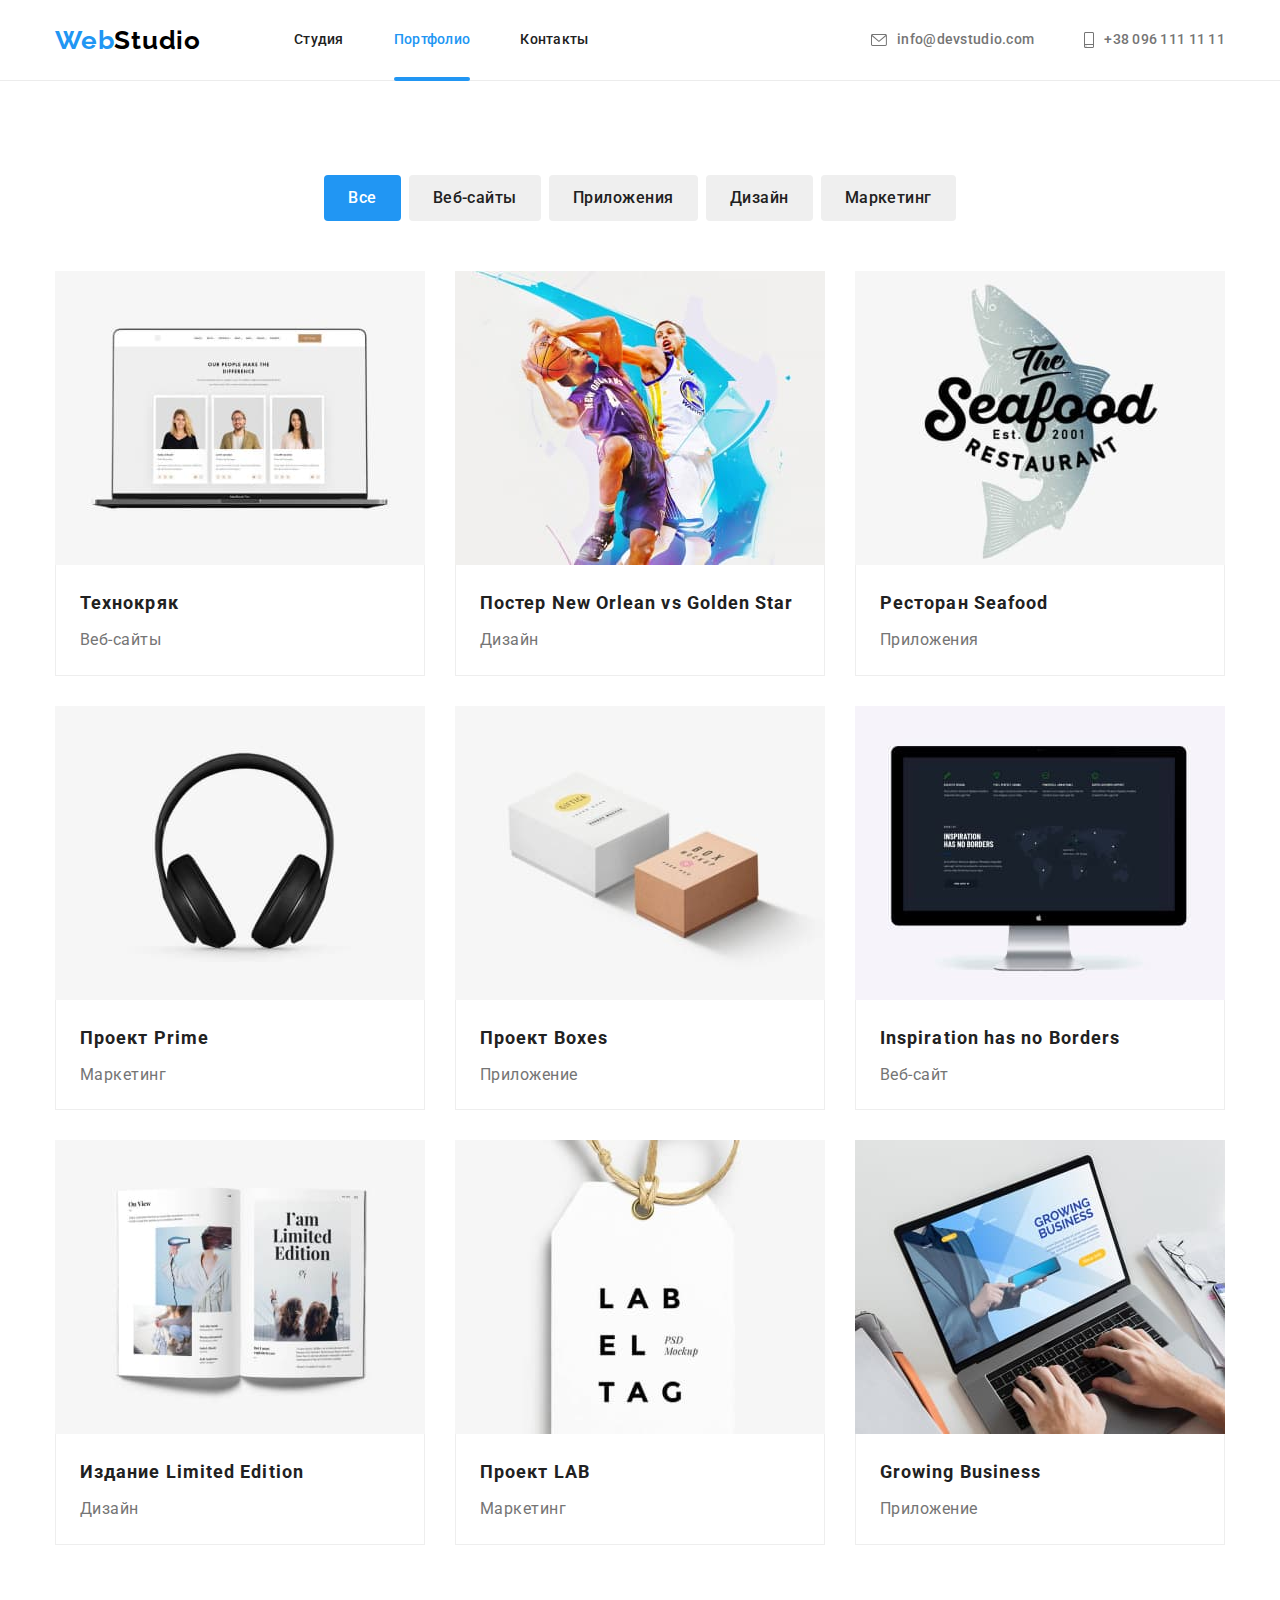
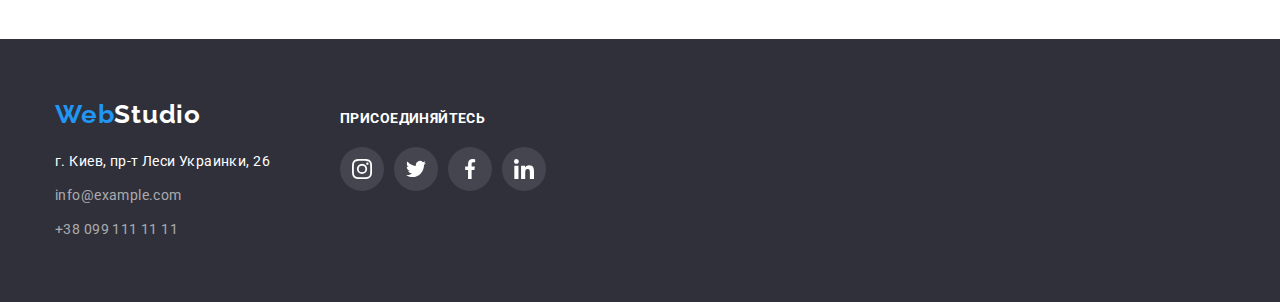
==== portfolio.html @ e07aea6a "дз 6" ====
<!DOCTYPE html>
<html lang="ru">
<head>
    <meta charset="UTF-8">
    <meta http-equiv="X-UA-Compatible" content="IE=edge">
    <meta name="viewport" content="width=device-width, initial-scale=1.0">
    <title>portfolio </title>
    <link rel="preconnect" href="https://fonts.googleapis.com">
    <link rel="preconnect" href="https://fonts.gstatic.com" crossorigin>
    <link href="https://fonts.googleapis.com/css2?family=Raleway:wght@700&family=Roboto:wght@400;500;700;900&display=swap" rel="stylesheet">
    <link rel="stylesheet" href="https://cdnjs.cloudflare.com/ajax/libs/modern-normalize/1.1.0/modern-normalize.min.css">
    <link rel="stylesheet" href="./css/styles.css">
</head>
<body class="body-portfolio">
            <!--Шапка сайта-->
       <header class="page-header">
           <div class="container flex-center">   
                <a class="logo-link" href="./index.html">
                    <span class="website">Web</span>Studio
                </a>
                <nav class="main-nav">
                    <ul class="site-nav list">
                        <li class="item"><a href="./index.html" class="link">Студия </a></li>
                        <li class="item"><a href="./portfolio.html" class="link current">Портфолио </a></li>
                        <li class="item"><a href="" class="link">Контакты </a></li>
                    </ul>
               </nav>
                  <!--Навигация-->
                <ul class="contact-list">
                    <li class="item">
                        <a href="mailto:info@devstudio.com" class="contact-link">
                            <svg class="icon-envelope-hover" width="16" height="12">
                                <use href="./images/icons.svg#icon-envelope-hover"></use>  
                            </svg>
                            info@devstudio.com </a>
                    </li>
                    <li class="item">
                        <a href="tel:+380961111111" class="contact-link">
                            <svg class="icon-smartphone" width="10" height="16">
                                <use href="./images/icons.svg#icon-smartphone"></use>  
                            </svg>
                            +38 096 111 11 11 </a>  
                            

                    </li>
                </ul>
           </div>   
      </header>
    <main class="main">
        <section class="poster">
            <div class="container">
                <h1 class="visually-hidden">Портфолио работ</h1>
                 <!--Кнопки сайта-->
              <ul class="site-buttons list">
                  <li class="two"><button type="button" class="pointer buttons-list all">Все</button></li>
                  <li class="two"><button type="button" class="pointer buttons-list">Веб-сайты </button></li>
                  <li class="two"><button type="button" class="pointer buttons-list">Приложения</button></li>
                  <li class="two"><button type="button" class="pointer buttons-list">Дизайн</button></li>
                  <li class="two"><button type="button" class="pointer buttons-list">Маркетинг</button></li>
              </ul> 
            
                <!--Фотографии сайта-->
               <ul class="pictures list"> 
                    <li class="design">
                        
                        <a href="" class="sites">
                           <div class="portfolio-thumb">
                              <img src="./images/img8.jpg" alt="Технокряк" width="370" height="294"/>

                              <div class="portfolio-overlay">
                                <p class="paragraph">
                                    Технокряк это современная площадка распространения коронавируса. Компании используют эту платформу для цифрового шпионажа и атак на защищённые сервера конкурентов.
                                 </p>
                              </div>  

                            </div> 


                           <div class="signature">
                                <h2 class="decoration">Технокряк</h2>

                                <p class="decoration-text">Веб-сайты</p>
                            </div>  
                        </a>   
                    </li>           
                               
                           
                   
                    <li class="design">
                        <a href="" class="sites">
                            <div class="portfolio-thumb">
                               <img src="./images/img9.jpg" alt="Постер New Orlean vs Golden Star" width="370" height="294"/>


                            
                               <div class="portfolio-overlay">
                                   <p class="paragraph">
                                      Технокряк это современная площадка распространения коронавируса. Компании используют эту платформу для цифрового шпионажа и атак на защищённые сервера конкурентов.
                                  </p>
                               </div> 

                            </div> 


                            <div class="signature">
                                <h2 class="decoration">Постер New Orlean vs Golden Star</h2>
                                <p class="decoration-text">Дизайн</p>
                            </div>
                        </a>
                    </li>
                    <li class="design">
                        <a href="" class="sites">
                            <div class="portfolio-thumb">
                               <img src="./images/img10.jpg" alt="Ресторан Seafood" width="370" height="294"/> 
                               <div class="portfolio-overlay">
                                    <p class="paragraph">
                                     Технокряк это современная площадка распространения коронавируса. Компании используют эту платформу для цифрового шпионажа и атак на защищённые сервера конкурентов.
                                   </p>
                               </div> 
                           </div>  
                               
                           <div class="signature">
                               <h2 class="decoration">Ресторан Seafood</h2>
                               <p class="decoration-text">Приложения</p>
                           </div>
                        </a>
                    </li>
                    <li class="design">
                        <a href="" class="sites">
                            <div class="portfolio-thumb">
                               <img src="./images/img11.jpg" alt="Проект Prime" width="370" height="294"/>
                               <div class="portfolio-overlay">
                                   <p class="paragraph">
                                     Технокряк это современная площадка распространения коронавируса. Компании используют эту платформу для цифрового шпионажа и атак на защищённые сервера конкурентов.
                                   </p>
                                </div>  
                           </div> 

                            
                            <div class="signature">
                                <h2 class="decoration">Проект Prime</h2>
                                <p class="decoration-text">Маркетинг</p>
                            </div>
                        </a>
                    </li>

                    <li class="design">
                        <a href="" class="sites" >
                            <div class="portfolio-thumb">
                                <img src="./images/img12.jpg" alt="Проект Boxes" width="370" height="294"/>
                                <div class="portfolio-overlay">
                                    <p class="paragraph">
                                      Технокряк это современная площадка распространения коронавируса. Компании используют эту платформу для цифрового шпионажа и атак на защищённые сервера конкурентов.
                                    </p>
                                 </div> 

                            </div>



                            <div class="signature">
                                <h2 class="decoration">Проект Boxes</h2>
                                <p class="decoration-text">Приложение</p>
                           </div>
                        </a>
                    </li>
                    <li class="design">
                        <a href="" class="sites">
                            <div class="portfolio-thumb">
                                <img src="./images/img13.jpg" alt="Inspiration has no Borders" width="370" height="294"/>
                                <div class="portfolio-overlay">
                                    <p class="paragraph">
                                      Технокряк это современная площадка распространения коронавируса. Компании используют эту платформу для цифрового шпионажа и атак на защищённые сервера конкурентов.
                                    </p>
                                </div> 
                            </div>


                            <div class="signature">
                                <h2 class="decoration" >Inspiration has no Borders</h2>
                                <p class="decoration-text">Веб-сайт</p>
                           </div>
                        </a>
                    </li>
                    <li class="design">
                        <a href="" class="sites">
                            <div class="portfolio-thumb">
                               <img src="./images/img14.jpg" alt="Издание Limited Edition" width="370" height="294"/>
                               <div class="portfolio-overlay">
                                  <p class="paragraph">
                                     Технокряк это современная площадка распространения коронавируса. Компании используют эту платформу для цифрового шпионажа и атак на защищённые сервера конкурентов.
                                  </p>
                               </div> 

                            </div> 


                            <div class="signature">
                                <h2 class="decoration">Издание Limited Edition</h2>
                                <p class="decoration-text">Дизайн</p>
                           </div>
                        </a>
                    </li>
                    <li class="design">
                        <a href="" class="sites">
                            <div class="portfolio-thumb">
                               <img src="./images/img15.jpg" alt="Проект LAB" width="370" height="294"/>
                               <div class="portfolio-overlay">
                                  <p class="paragraph">
                                     Технокряк это современная площадка распространения коронавируса. Компании используют эту платформу для цифрового шпионажа и атак на защищённые сервера конкурентов.
                                  </p>
                               </div> 

                            </div> 

                            <div class="signature">
                                <h2 class="decoration">Проект LAB</h2>
                                <p class="decoration-text">Маркетинг</p>
                            </div>
                        </a>
                    </li>
                    <li class="design">
                        <a href="" class="sites">
                            <div class="portfolio-thumb">
                               <img src="./images/img16.jpg" alt="Growing Business" width="370" height="294"/>
                               <div class="portfolio-overlay">
                                    <p class="paragraph">
                                       Технокряк это современная площадка распространения коронавируса. Компании используют эту платформу для цифрового шпионажа и атак на защищённые сервера конкурентов.
                                    </p>
                                 </div> 
                            </div>


                            <div class="signature">
                                <h2 class="decoration">Growing Business</h2>
                                <p class="decoration-text">Приложение</p>
                           </div>
                        </a>
                    </li>
              </ul> 
           </div>    
        </section>

    </main> 
    <footer class="rots">
        <div class="container footer-container">
            <div class="destination">

                <div class="destination">
                    <a class="footer-link" href="./index.html">
                        <span class="website">Web</span>Studio
                    </a>
                </div>
                <address class="address">
                      <!--Адрес сайта-->
                    <ul class="address-street list" >
                        
                        <li class="kiev">
                            г. Киев, пр-т Леси Украинки, 26
                        </li>
                        <li class="kiev"><a href="mailto:info@example.com" class="address-link">info@example.com </a></li>
                        <li class="kiev"><a href="tel:+380991111111" class="address-link" >+38 099 111 11 11 </a></li>
                                
                        

                   </ul> 
               </address> 
           </div>
           <div class=" join-container">
            <h3 class="join-title">Присоединяйтесь</h3>

            <div class=" footer-container">
                
        
               <ul class="join-super">
                   <li class="join-list">
                        <a href="" class="join-link">
                            <svg class="join-icon">
                                <use href="./images/icons.svg#icon-instagram"></use>  
                            </svg>
                        </a>
                    </li>
                    <li class="join-list">
                        <a href="" class="join-link">
                            <svg class="join-icon">
                                <use href="./images/icons.svg#icon-twitter"></use>  
                            </svg> 
                        </a>
                    </li> 
                    <li class="join-list">
                        <a href="" class="join-link">
                            <svg class="join-icon">
                                <use href="./images/icons.svg#icon-facebook"></use>  
                            </svg>
                        </a> 
                    </li>
                    <li class="join-list">
                        <a href="" class="join-link">
                            <svg class="join-icon">
                                <use href="./images/icons.svg#icon-linkedin"></use>  
                            </svg>
                        </a> 
                   </li>

                
                </ul>
          </div>
           </div>
      </div>
    </footer> 
    
</body>
</html>
---- css/styles.css ----
/* Стили для Webstudio */
:root{
 --primary-text-color: #000000;
 --accent-color: #2196F3 ; 
 --title-text-color:#212121 ;
 --button-text-color:#188CE8 ;
 --hero-text-color:#ffffff;
 --feature-text-color:#757575;
 --fon-text-color: #F5F4FA;
 --grey-text-color: rgba(255, 255, 255, 0.6);
 --box-text-color:#2F303A;
}

h1,h2,h3 {
  margin: 0;
}

ul,p {
  margin: 0;
  padding: 0;
}

.body-studio{
  font-family:"Roboto",sans-serif;
  background-color: var(--hero-text-color);
  color: var(--title-text-color);

}
.container{
  width: 1200px;
  padding-right: 15px;
  padding-left: 15px;
  margin-right: auto;
  margin-left: auto;
}

.flex-center{
  display: flex;
  align-items: center;
  justify-content: center;
}
.logo-link{
  padding-top: 24px;
  padding-bottom: 24px;
}
.website{
  color: var(--accent-color) ;
  font-family: Raleway;
  font-weight: bold;
  font-size: 26px;
  line-height: 1.19;
  letter-spacing: 0.03em;

}

.logo-link{
  color: var(--primary-text-color);
  font-family: Raleway;
  font-weight: bold;
  font-size: 26px;
  line-height: 1.19;
  letter-spacing: 0.03em;
}

.logo-link{
  text-decoration: none;
}

.list{
  list-style: none;
 }

.visually-hidden {
  position: absolute;
  width: 1px;
  height: 1px;
  margin: -1px;
  border: 0;
  padding: 0;

  white-space: nowrap;
  clip-path: inset(100%);
  clip: rect(0 0 0 0);
  overflow: hidden;
}
.main-nav{
  margin-left: 93px;
}

.site-nav{
  display: flex;
 
}

.site-nav .item {
  margin-right: 50px;
  
}
.site-nav .item:last-child{
  margin-right: 0;
}

.site-nav .item + .item{
  margin-left: 50px;
  margin-left: 0;
}

.site-nav .link{
 position: relative;
 display: block;
 padding-top: 32px;
 padding-bottom: 32px;

 color: var(--title-text-color);

 font-family: Roboto;
 font-weight: 500;
 font-size: 14px;
 line-height: 1.14;
 letter-spacing: 0.02em;
 transition: color 250ms cubic-bezier(0.4, 0, 0.2, 1);
}

.site-nav .link:hover,
.site-nav .link:focus{
 color:var(--accent-color);
}
.link.current{
  color: var(--accent-color);
}
.contact-list{
  display: flex;
  margin-left: auto;
}

.contact .item + .item{
  margin-left: 50px;
}
.contact .list{
  padding-left: 0;
  display: block;
}
.contact-list .item{
  margin-left: 50px;
}
.item a{
 display: flex;
  align-items: center;
  justify-content: center;
}

.link{
  position: relative;
 
}

.link.current::after{
content: '';
display: block;
position: absolute;
width: 100%;
height: 4px;
background-color: var(--accent-color);
border-radius: 2px; 

left: 0;
bottom: -1px;
}

.link{
  text-decoration: none;
}

.icon-envelope-hover{
  margin-right: 10px;
  fill: currentColor;
}


.icon-smartphone{
 margin-right: 10px;
 fill: currentColor ;
}


.contact-link{
  position: relative;
 display: block;
 padding-top: 32px;
 padding-bottom: 32px;

 color: var(--feature-text-color);
 font-family: Roboto;
 font-weight: 500;
 font-size: 14px;
 line-height: 1.14;
 letter-spacing: 0.02em;
 transition: color 250ms cubic-bezier(0.4, 0, 0.2, 1);
}

.contact-link:hover,
.contact-link:focus{
  color:var(--accent-color);
}
.contact-list{
  list-style: none;
}
.contact-link{
  text-decoration: none;
}


        /* Hero */

.hero{
  background: var(--box-text-color);
  padding-top: 200px;
  padding-bottom: 200px;
  height: 600px;
  max-width: 1600px;
  margin-left: auto;
  margin-right: auto;
  background-image: linear-gradient(
    rgba(47, 48, 58, 0.4),
    rgba(47, 48, 58, 0.4)
    ),
  
  url(../images/Imageoverlay.jpg);
  background-size: cover;
  background-repeat: no-repeat;
  background-position: center;

}

.center-hero {
 
  text-align: center;
  margin-left: auto;
  margin-right: auto;
  width: 696px;
  }
  
  .hero-title{
  margin-top: 0;
  margin-bottom: 30px;

  color: var(--hero-text-color);
  font-weight: 900;
  font-size: 44px;
  line-height: 1.36;
  letter-spacing: 0.06em;
  text-transform: uppercase; 
}

.button{
  position: relative;
  display:inline-block;
  border-radius: 4px;
  border-color: transparent;
  padding: 10px 32px;
  min-width: 200px;

 color: var(--hero-text-color);
 background-color:var(--accent-color);
 
 font-family: Roboto;
 font-weight: bold;
 font-size: 16px;
 line-height: 1.87;
 cursor: pointer;
 align-items: center;
 letter-spacing: 0.06em;
 transition: background-color 250ms cubic-bezier(0.4, 0, 0.2, 1);
 
}
.button:hover{
  background-color:var(--button-text-color);   
}  
  /*-- Модальное окно --*/

.backdrop {
  position: fixed;
  top: 0;
  left: 0;
  width: 100%;
  height: 100%;
  background: rgba(0, 0, 0, 0.2);

  transition: opacity 250ms cubic-bezier(0.4, 0, 0.2, 1), visibility 250ms cubic-bezier(0.4, 0, 0.2, 1);
}

.backdrop.is-hidden{
  opacity: 0;
 pointer-events: none;
 visibility: hidden;
 
}
.backdrop.is-hidden .modal{
  transform: translate(-50%, -50%) scale(1.2);
}
.modal{
  position: absolute;
  top: 50%;
  left: 50%;
 

  background: var(--hero-text-color);
  min-width: 528px;
  min-height: 581px;

  transform: translate(-50%, -50%) scale(1);

  box-shadow: 0px 1px 3px rgba(0, 0, 0, 0.12), 0px 1px 1px rgba(0, 0, 0, 0.14), 0px 2px 1px rgba(0, 0, 0, 0.2);
  border-radius: 4px;
  transition: transform 250ms cubic-bezier(0.4, 0, 0.2, 1);
 

}
.icon-box{
  position: absolute;
  display: flex;
  justify-content: center;
  align-items: center;
  left: 92%;
  bottom: 92%;
  padding: 6px;
  width: 30px;
 height: 30px;
 background-color: var(--hero-text-color);
 border-radius: 50%;
 border: 1px solid rgba(0, 0, 0, 0.1);
 cursor: pointer;
}

.icon-close{
  width: 18px;
  height: 18px;
  color: var(--primary-text-color);
}


.section{
 padding-top: 94px;
 padding-bottom: 94px;
}



.section-list{
  display: flex;
  padding-top: 0;
  padding-bottom: 0;
}


.one:not(:last-child) {
  margin-right: 30px;
}


.five{
  display: flex;
  margin-bottom: 30px;
  width: 270px;
  height: 120px;
  align-items: center;
  justify-content: center;
  background: #F5F4FA;
   border-radius: 4px;
}

.section-title{
 
  margin-bottom: 10px;

  color: var(--title-text-color) ;
  font-family: Roboto;
  font-weight: bold;
  font-size: 14px;
  line-height: 1.14;
  letter-spacing: 0.03em;
  text-transform: uppercase;
} 


.section-feature{
 margin-top: 0;
 margin-bottom: 0;
 color: var(--feature-text-color);
 font-family: Roboto;
 font-size: 14px;
 line-height: 1.71;
 letter-spacing: 0.03em;
 width: 270px;
}


.section-list{
  list-style: none;
}

      /* Что мы делаем */ 
.working{
 padding-top: 0;
 padding-bottom: 94px;
}
    
.work{
  display: block;
  margin-top: 0;
  margin-bottom: 50px;

  color: var(--title-text-color);
  font-family: Roboto;

  font-weight: bold;  font-size: 36px;
  line-height: 1.16;
  text-align: center;
  letter-spacing: 0.03em;
}

.work-list{
 display: flex;
 list-style: none;
}

.photo{
  position: relative;
  margin-left: 0;
  margin-right: 30px;
}
.photo:last-child{ 
 margin-right: 0;
}
.photo-box{
  position: absolute;
  display: flex;
  justify-content: center;
  align-items: center;
  bottom: 0;
  width: 370px;
  height: 70px;

  background: rgba(47, 48, 58, 0.8);
}

.photo-text{
 
  font-family: Roboto;
 font-style: normal;
 font-weight: bold;
 font-size: 14px;
 line-height: 1.14;
 text-align: center;
 letter-spacing: 0.03em;
 text-transform: uppercase;
 color: var(--hero-text-color);




}

.the-best{
  background: var(--fon-text-color);
  padding-top: 94px;
  padding-bottom: 94px;

}

/* Наша команда */


.team{
 
 margin-bottom: 50px;
 color: var(--title-text-color);
 background: var(--fon-text-color);
 font-family: Roboto;
 font-weight: bold;
 font-size: 36px;
 line-height: 1.16;
 text-align: center;
 letter-spacing: 0.03em;
}

.people{
  padding: 30px 32px;
 
}
.team-list{
 margin-top: 0;
 margin-bottom: 10px;
 color: var(--title-text-color);
 font-family: Roboto;
 font-weight: 500;
 font-size: 16px;
 line-height: 1.18;
 text-align: center;
 letter-spacing: 0.03em;
}
.profession{
 color: var(--feature-text-color);
 font-family: Roboto;
 margin-bottom: 16px;
 font-size: 16px;
 line-height: 1.18;
 text-align: center;
 letter-spacing: 0.03em;
}
.team-professionals-list{
  display: flex;
  background: var(--fon-text-color);
  list-style: none;
}
.social{
  display:flex ;
  list-style: none;
  justify-content: center;
}

.social-link{
  position: relative;
  display: flex;
 
  align-items: center;
  justify-content: center;
 
  border: none;
  padding: 0;
 width: 44px;
 height: 44px;
 fill: #AFB1B8;
 border-radius: 50%;
 background-color: rgba(255, 255, 255, 0.1);
 transition: background-color 250ms cubic-bezier(0.4, 0, 0.2, 1), fill 250ms cubic-bezier(0.4, 0, 0.2, 1)
} 
.social-item{
  margin-right: 10px;
}
.social-item:last-child{
  margin-right: 0;
}

.social-icon{
  width: 20px;
  height: 20px;
}
.social-link:hover{
  cursor: pointer;
background-color: var(--button-text-color);
fill: var(--hero-text-color);
}
.social-link:focus{
 cursor: pointer;
 background-color: var(--button-text-color);
 fill: var(--hero-text-color);
}



.workers{
  background-color: var(--hero-text-color);
  box-shadow: 0px 1px 3px rgba(0, 0, 0, 0.12), 0px 1px 1px rgba(0, 0, 0, 0.14), 0px 2px 1px rgba(0, 0, 0, 0.2);
  border-radius: 0px 0px 4px 4px;
}

.workers:not(:last-child) {
  margin-right: 30px;
 
}
   /*--Клиенты--*/
  
.clients{ 
  padding-top: 94px;
  padding-bottom: 94px;
}

.clients-logos{
  display: flex;
}

.clients-item{
  display: flex;
  justify-content: center;
  align-items: center;
}

.clients-item{
  margin-left: 0;
  margin-right: 30px;
 
  border-radius: 4px;
  width: 170px;
  height: 92px;
}

.clients-item:last-child {
  margin-right: 0;
}

.clients-title{
  margin-bottom: 50px;
  font-family: Roboto;
  font-style: normal;
  font-weight: bold;
  font-size: 36px;
  line-height: 1.16;
  text-align: center;
  letter-spacing: 0.03em;
}
 
.clients-link{
  position: relative;
  display: flex;
  fill: #AFB1B8;
  width: 170px;
  height: 92px;
  align-items: center;
  justify-content: center;
  border: 1px solid#AFB1B8;
  padding: 0;
  border-radius: 4px;
  transition: fill 250ms cubic-bezier(0.4, 0, 0.2, 1), border 250ms cubic-bezier(0.4, 0, 0.2, 1);
   
}

.clients-link:hover{
  border: 1px solid var(--accent-color);

}
.clients-link:focus{
  border: 1px solid var(--accent-color);
  
}
.clients-link:hover{ 
  fill: var(--accent-color);
  background-color: var(--hero-text-color);
 
}
.clients-link:focus{
  fill: var(--accent-color);
  background-color: var(--hero-text-color);
}


.clients-item{
  list-style: none;
}


.clients-link{
  display: flex; 
   
}

.clients-link:hover{
background-color: var(--accent-color);
background-color: var(--hero-text-color);
}

.clients-link:focus{
  background-color: var(--accent-color);
  background-color: var(--hero-text-color);
}






/*-- Подвал--*/

.footer-link{
  display: block;
  margin-bottom: 20px;
 
 color: var(--hero-text-color);
 font-family: Raleway;
 font-weight: bold;
 font-size: 26px;
 line-height: 1.19;
 letter-spacing: 0.03em;
}
.footer-link{
  text-decoration: none;
}

.website{
 color: var(--accent-color);
 font-family: Raleway;
 font-weight: bold;
 font-size: 26px;
 line-height: 1.19;
 letter-spacing: 0.03em;
}
   

    /* Адрес сайта */

.rots{ 
  padding-top: 60px;
  padding-bottom: 60px;
  background-color: var(--box-text-color);
 
}

.address-street{
 color:  var(--hero-text-color);
 font-family: Roboto;
 font-style: normal;
 font-size: 14px;
 line-height: 1.71;
 letter-spacing: 0.03em;
}

.kiev{
  margin-top: 0;
  margin-bottom: 9px;
}

.kiev:last-child{
  margin-bottom: 0;
}

.address-street-list{
  list-style: none;
}

.address-link{
  position: relative;
 color: var(--grey-text-color);
 font-family: Roboto;
 font-style: normal;
 font-size: 14px;
 line-height: 1.72;
 letter-spacing: 0.03em;
 transition: color 250ms cubic-bezier(0.4, 0, 0.2, 1);
}

.address-link:hover,
.address-link:focus{
 color: var(--accent-color);
}
.address-link{
  text-decoration: none;
}
 /*--Присоединяйтесь--*/

.footer-container{
  display: flex;
  align-items: baseline;
}
.join-container{
  width: 206px;
  height: 80px;
  margin-left: 70px;
}


.join-title{
  font-family: Roboto;
 font-style: normal;
 font-weight: bold;
 color:var(--hero-text-color);
 font-size: 14px;
 line-height: 1.14;
 letter-spacing: 0.03em;
 text-transform: uppercase;
 margin-bottom: 20px;

 
}
.join-super{
  display: flex ;
  justify-content: center;
 align-items: center;
 list-style: none;
}
.join-link{
  position: relative;
  display: flex;
  align-items: center;
  justify-content: center;

  border: none;
  padding: 0;
 width: 44px;
 height: 44px;
 fill: #AFB1B8;
 border-radius: 50%;
 background-color: rgba(255, 255, 255, 0.1); 
 transition: background-color 250ms cubic-bezier(0.4, 0, 0.2, 1), fill 250ms cubic-bezier(0.4, 0, 0.2, 1);

} 
.join-list{
  margin-left: 0;
  margin-right: 10px;
}
.join-list:last-child{
 margin-right: 0;
}

.join-icon{
  width: 20px;
  height: 20px;
 fill: #ffffff;
}

.join-link:hover{
  cursor: pointer;
  background-color: var(--button-text-color);
  fill: var(--hero-text-color);
  }
  .join-link:focus{
   cursor: pointer;
   background-color: var(--button-text-color);
   fill: var(--hero-text-color);
  }






/* Стили для.portfolio */
.body-portfolio{
 background-color: var(--hero-text-color);
} 


.page-header {                                                                                       
  border-bottom: 1px solid #ECECEC;
} 

.poster{
  padding-top: 94px;
  padding-bottom: 94px;
}

.buttons-list{
  position: relative;
  border-radius: 4px;
  text-align: center;
  padding: 6px 22px;
  border-color: transparent;

 color: var(--title-text-color);
 font-family: Roboto;

 font-weight: 500;
 font-size: 16px;
 line-height: 1.85;
 cursor: pointer;
 letter-spacing: 0.03em;
 transition: color 250ms cubic-bezier(0.4, 0, 0.2, 1), background-color 250ms cubic-bezier(0.4, 0, 0.2, 1), box-shadow 250ms cubic-bezier(0.4, 0, 0.2, 1);
}

.all{
  color: var(--hero-text-color);
  background-color: var(--accent-color);
}

.site-buttons.list{
  display: flex;
  margin-top: 0;
  margin-bottom: 50px;
  justify-content: center;
}

.two{
  margin-left: 8px;
}

.two:first-child{ 
  margin-left: 0;
 }


 .buttons-list:hover,
 .buttons-list:focus{
 color: var(--hero-text-color);
 background-color:var(--accent-color) ;
 box-shadow: 0px 3px 1px rgba(0, 0, 0, 0.1), 0px 1px 2px rgba(0, 0, 0, 0.08), 0px 2px 2px rgba(0, 0, 0, 0.12);
}


.pictures{
  
  display: flex;
  flex-wrap: wrap;
 
}

.design{
 margin-right: 30px;
 margin-bottom: 30px;
 box-sizing: border-box;
  width: 370px;
}
.sites{
  position: relative;
  transition: box-shadow 250ms cubic-bezier(0.4, 0, 0.2, 1);
  display: block;
}
.sites:hover,
.sites:focus{
 box-shadow: 0px 1px 1px rgba(0, 0, 0, 0.12), 0px 4px 4px rgba(0, 0, 0, 0.06), 1px 4px 6px rgba(0, 0, 0, 0.16);

}

 img {
  display: block;
  max-width: 100%;
  height: auto;   
 } 

.signature{
  padding-top: 20px;
  padding-bottom: 20px;
  padding-left: 24px;
  padding-right: 24px;
  border-right: 1px solid #EEEEEE;
  border-bottom: 1px solid #EEEEEE;
  border-left: 1px solid #EEEEEE;
}

.design:nth-child(3n) {
  margin-right: 0;
  }

.design:nth-child(n + 7) {
 margin-bottom: 0;
}

.design:nth-child(-n + 3) {
margin-top: 0;
}

.site-nav.link.current{
 color: var(--accent-color);
}

.picture-list{
 list-style: none;
}

.sites{
 text-decoration: none;
}

.decoration{
 margin-top: 0;
 margin-bottom: 4px;
 color: var(--title-text-color);
 font-family: Roboto;
 font-weight: bold;
 font-size: 18px;
 line-height: 2;
 letter-spacing: 0.06em;
}

.decoration-text{
 color: var(--feature-text-color);
 font-family: Roboto;
 font-size: 16px;
 line-height: 1.87;
 letter-spacing: 0.03em;
}

.portfolio-thumb{
  position: relative;
  overflow: hidden;
}

.portfolio-overlay{
  position: absolute;
  top: 0;
  left: 0;
  width: 100%;
  height: 100%;
  margin: 0;
 

  transform: translateY(101%);
  transition: transform 250ms cubic-bezier(0.4, 0, 0.2, 1);
  background: rgba(33, 150, 243, 0.9);
}


.sites:hover .portfolio-overlay,
.sites:focus .portfolio-overlay{
  transform: translateY(0);
  opacity: 1;
}
.paragraph{
  position: absolute;
  font-family: Roboto;
  font-style: normal;
  font-weight: normal;
  width: 100%;
  height: 100%;
  top: 50%;
  left: 50%;
  transform: translate(-50%, -50%);

  padding: 63px 24px;
 
  font-size: 18px;
  line-height: 1.55;
  color: var(--hero-text-color);
  letter-spacing: 0.03em;
  opacity: 1;
 
 
 }
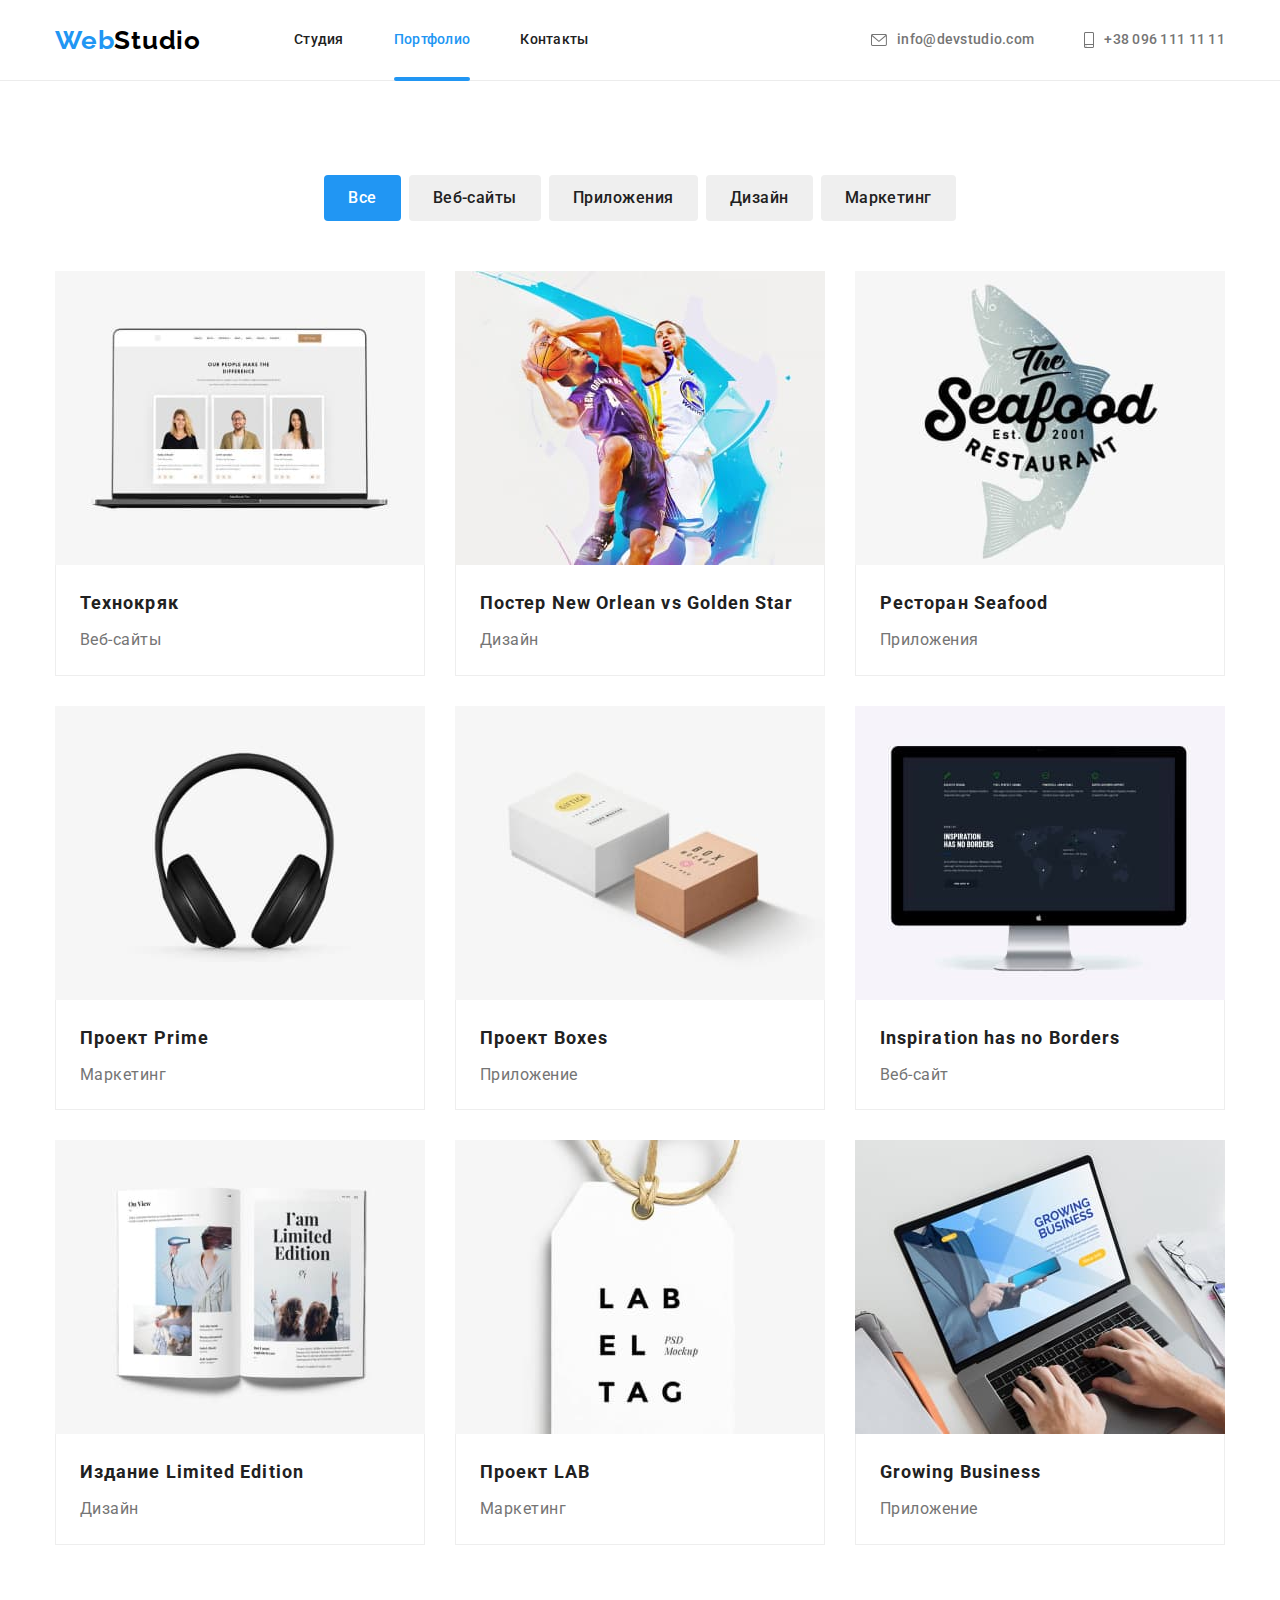
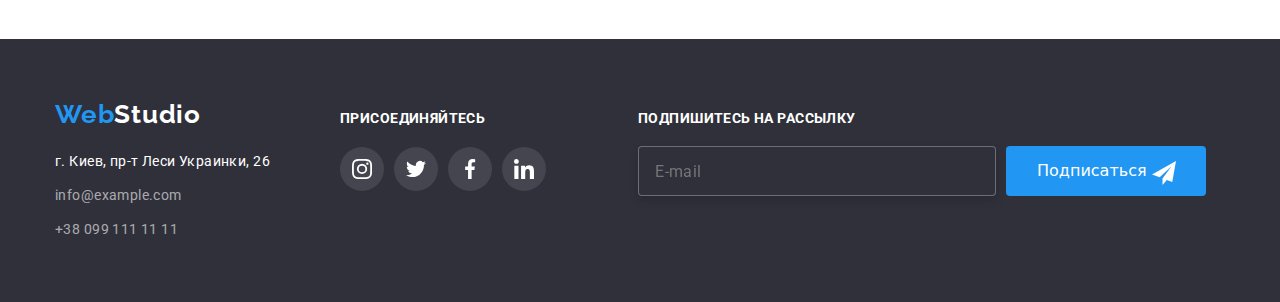
==== commit 27e6931f: "дз 6 ніч" ====
--- a/portfolio.html
+++ b/portfolio.html
@@ -267,47 +267,72 @@
                </address> 
            </div>
            <div class=" join-container">
-            <h3 class="join-title">Присоединяйтесь</h3>
-
-            <div class=" footer-container">
+             <h3 class="join-title">Присоединяйтесь</h3>
+
+                <div class=" footer-container">
                 
         
-               <ul class="join-super">
-                   <li class="join-list">
-                        <a href="" class="join-link">
-                            <svg class="join-icon">
-                                <use href="./images/icons.svg#icon-instagram"></use>  
-                            </svg>
-                        </a>
-                    </li>
-                    <li class="join-list">
-                        <a href="" class="join-link">
-                            <svg class="join-icon">
-                                <use href="./images/icons.svg#icon-twitter"></use>  
-                            </svg> 
-                        </a>
-                    </li> 
-                    <li class="join-list">
-                        <a href="" class="join-link">
-                            <svg class="join-icon">
-                                <use href="./images/icons.svg#icon-facebook"></use>  
-                            </svg>
-                        </a> 
-                    </li>
-                    <li class="join-list">
-                        <a href="" class="join-link">
-                            <svg class="join-icon">
-                                <use href="./images/icons.svg#icon-linkedin"></use>  
-                            </svg>
-                        </a> 
-                   </li>
+                   <ul class="join-super">
+                       <li class="join-list">
+                            <a href="" class="join-link">
+                                <svg class="join-icon">
+                                    <use href="./images/icons.svg#icon-instagram"></use>  
+                                </svg>
+                            </a>
+                        </li>
+                        <li class="join-list">
+                            <a href="" class="join-link">
+                                <svg class="join-icon">
+                                    <use href="./images/icons.svg#icon-twitter"></use>  
+                                </svg> 
+                            </a>
+                        </li> 
+                        <li class="join-list">
+                            <a href="" class="join-link">
+                                <svg class="join-icon">
+                                    <use href="./images/icons.svg#icon-facebook"></use>  
+                                </svg>
+                            </a> 
+                        </li>
+                        <li class="join-list">
+                            <a href="" class="join-link">
+                                <svg class="join-icon">
+                                    <use href="./images/icons.svg#icon-linkedin"></use>  
+                                </svg>
+                            </a> 
+                       </li>
 
                 
-                </ul>
-          </div>
-           </div>
+                    </ul>
+              </div>
+           </div> 
+           
+            <div class="mailing">
+                <p class="subscription">Подпишитесь на рассылку</p>
+                <form class="form-footer">
+                    <div class="mailing-form">
+                        <label class="mail-label" for="mail"></label>
+                      
+                        <input type="mail" class="mail-input" 
+                         name="name"
+                         id="mail"
+                         autocomplete="on"
+                         placeholder="E-mail"
+                        />
+                        <button type="submit" class="airplane">Подписаться
+                           <svg class="icon-icon">
+                              <use href="./images/icons 2.svg#icon-icon"></use>  
+                           </svg>
+                        </button>
+
+                        
+                    </div>
+                   
+                </form>
+            </div> 
+           
       </div>
-    </footer> 
+   </footer> 
     
 </body>
 </html>--- a/css/styles.css
+++ b/css/styles.css
@@ -299,11 +299,10 @@
   transform: translate(-50%, -50%) scale(1.2);
 }
 .modal{
+  padding: 40px;
   position: absolute;
   top: 50%;
   left: 50%;
- 
-
   background: var(--hero-text-color);
   min-width: 528px;
   min-height: 581px;
@@ -317,12 +316,13 @@
 
 }
 .icon-box{
+
   position: absolute;
   display: flex;
   justify-content: center;
   align-items: center;
-  left: 92%;
-  bottom: 92%;
+ top: 8px;
+ right: 8px;
   padding: 6px;
   width: 30px;
  height: 30px;
@@ -330,6 +330,12 @@
  border-radius: 50%;
  border: 1px solid rgba(0, 0, 0, 0.1);
  cursor: pointer;
+ 
+}
+
+button.icon-box:hover,
+.icon-close-black:focus{
+ color: tomato;
 }
 
 .icon-close{
@@ -338,6 +344,208 @@
   color: var(--primary-text-color);
 }
 
+
+.declare{
+ display: block;
+  justify-content: center;
+  align-items: center;
+  
+ margin-bottom: 12px;
+ font-family: Roboto;
+ font-style: normal;
+ font-weight: bold;
+ font-size: 20px;
+ line-height: 23px;
+ text-align: center;
+ letter-spacing: 0.03em;
+ color: var(--title-text-color);
+ 
+}
+.field-name{
+  position: relative;
+  display: flex;
+  flex-direction: column;
+ margin-bottom: 10px;
+}
+.field-name label{
+  margin-bottom: 4px;
+}
+
+.icon-person{
+  position: absolute;
+  left: 12px;
+  top: 29px;
+ 
+  width: 18px;
+  height: 18px;
+}
+
+.field-tel{
+  position: relative;
+  margin-bottom: 10px;
+  display: flex;
+  flex-direction: column;
+  margin-bottom: 10px;
+}
+.field-tel label{
+ margin-bottom: 4px;
+}
+.tel{
+ font-family: Roboto;
+ font-size: 12px;
+ line-height: 1.16;
+
+ letter-spacing: 0.01em;
+ color: var(--feature-text-color);
+}
+.icon-phone{
+  position: absolute;
+  left: 12px;
+  top: 29px;
+ 
+  width: 18px;
+  height: 18px;
+}
+.field-email{ 
+  position: relative;
+  display: flex;
+  flex-direction: column;
+  margin-bottom: 10px;
+ 
+}
+.email{
+font-family: Roboto;
+font-size: 12px;
+line-height: 1.16;
+letter-spacing: 0.01em;
+color: var(--feature-text-color);
+}
+
+.field-email label{
+  margin-bottom: 4px;
+ 
+ }
+
+.icon-email{
+  position: absolute;
+  left: 12px;
+  top: 29px;
+ 
+  width: 18px;
+  height: 18px;
+}
+
+.field-comment{
+  display: flex;
+  flex-direction: column;
+  margin-bottom: 20px;
+}
+
+.comment{
+
+ font-size: 12px;
+ line-height: 1.16;
+ letter-spacing: 0.01em;
+ color: var(--feature-text-color);
+}
+
+.comment-text{
+  height: 120px;
+  width: 100%;
+  color: rgba(117, 117, 117, 0.5);
+  border: 1px solid rgba(33, 33, 33, 0.2);
+  box-sizing: border-box;
+  border-radius: 4px;
+  resize: none;
+ 
+}
+.field-comment textarea {
+  font-family: Roboto;
+  font-size: 12px;
+  line-height: 1.16;
+  letter-spacing: 0.01em;
+  padding: 12px 16px;
+ 
+}
+
+.field-comment label{
+  margin-bottom: 4px;
+ }
+
+.field-checkbox{
+  display: flex;
+  flex-direction: column;
+}
+
+
+.form-label{
+  font-size: 12px;
+  line-height: 1.16;
+  letter-spacing: 0.01em;
+  color: var(--feature-text-color);
+}
+
+.form-input{
+  height: 40px;
+  width: 100%;
+ border: 1px solid rgba(33, 33, 33, 0.2);
+ box-sizing: border-box;
+ border-radius: 4px;
+}
+
+.policy {
+
+  position: relative;
+  font-family: Roboto;
+ font-style: normal;
+ font-weight: normal;
+ font-size: 14px;
+ line-height: 1.71;
+ 
+ letter-spacing: 0.03em;
+ color: var(--feature-text-color);
+ margin-bottom: 30px;
+padding-left: 36px;
+padding-right: 11px;
+
+}
+.policy-link{
+  color: var(--accent-color);
+
+}
+.icon-Vector-1{
+  position: absolute;
+ width: 16px;
+ height: 15px;
+ left: 12px;
+ top: 3px;
+}
+.send{
+ 
+ cursor: pointer;
+ display:inline-block;
+ align-items: center;
+ text-align: center;
+ border-color: transparent;
+ width: 200px;
+ height: 50px;
+ font-family: Roboto;
+ font-weight: bold;
+ font-size: 16px;
+ line-height: 1.87; 
+ letter-spacing: 0.06em;
+ color: var(--hero-text-color);
+ background: var(--accent-color);
+ margin-left: 124px;
+ margin-right: 124px;
+ 
+ border-radius: 4px;
+ transition: background-color 250ms cubic-bezier(0.4, 0, 0.2, 1), box-shadow 250ms cubic-bezier(0.4, 0, 0.2, 1);
+}
+.send:hover{
+  background-color:var(--button-text-color);  
+  box-shadow: 0px 4px 4px rgba(0, 0, 0, 0.15);
+} 
 
 .section{
  padding-top: 94px;
@@ -818,6 +1026,89 @@
    fill: var(--hero-text-color);
   }
 
+.mailing{
+
+  width: 571px;
+  height: 85px;
+  margin-left: 92px;
+  
+}
+
+.mailing-form{
+  display: flex;
+}
+.subscription{
+  font-family: Roboto;
+  font-weight: bold;
+  font-size: 14px;
+  line-height: 1.14;
+  letter-spacing: 0.03em;
+  text-transform: uppercase;
+  color: var(--hero-text-color);
+  margin-bottom: 19px;
+}
+.mail-input{
+  
+ width: 358px;
+ height: 50px;
+ border: 1px solid rgba(255, 255, 255, 0.3);
+ box-sizing: border-box;
+ filter: drop-shadow(0px 4px 4px rgba(0, 0, 0, 0.15));
+ border-radius: 4px;
+ background-color: var(--box-text-color);
+ cursor: pointer;
+}
+.mailing-form input{
+ padding-left: 16px;
+ outline:none;
+
+}
+.mail-input{
+font-family: Roboto;
+font-size: 16px;
+line-height: 20px;
+display: flex;
+align-items: center;
+letter-spacing: 0.03em;
+color: rgba(255, 255, 255, 0.6);
+}
+.airplane{
+  position: relative;
+  display: block;
+ width: 200px;
+ height: 50px;
+ background: var(--accent-color);
+ border-radius: 4px;
+ color: var(--hero-text-color);
+ margin-left: 10px;
+ cursor: pointer;
+ border-color: transparent;
+ transition:  box-shadow 250ms cubic-bezier(0.4, 0, 0.2, 1);
+}
+.airplane:hover, 
+.airplane:focus{ 
+  box-shadow: 0px 4px 4px rgba(0, 0, 0, 0.15);
+} 
+
+.icon-icon{
+  position: absolute;
+  height: 24px;
+  width: 24px;
+  right: 28px;
+  top: 13px;
+
+ 
+}
+.mailing-form button{
+padding: 10px 62px 10px 29px;
+}
+
+
+
+
+
+
+
 
 
 
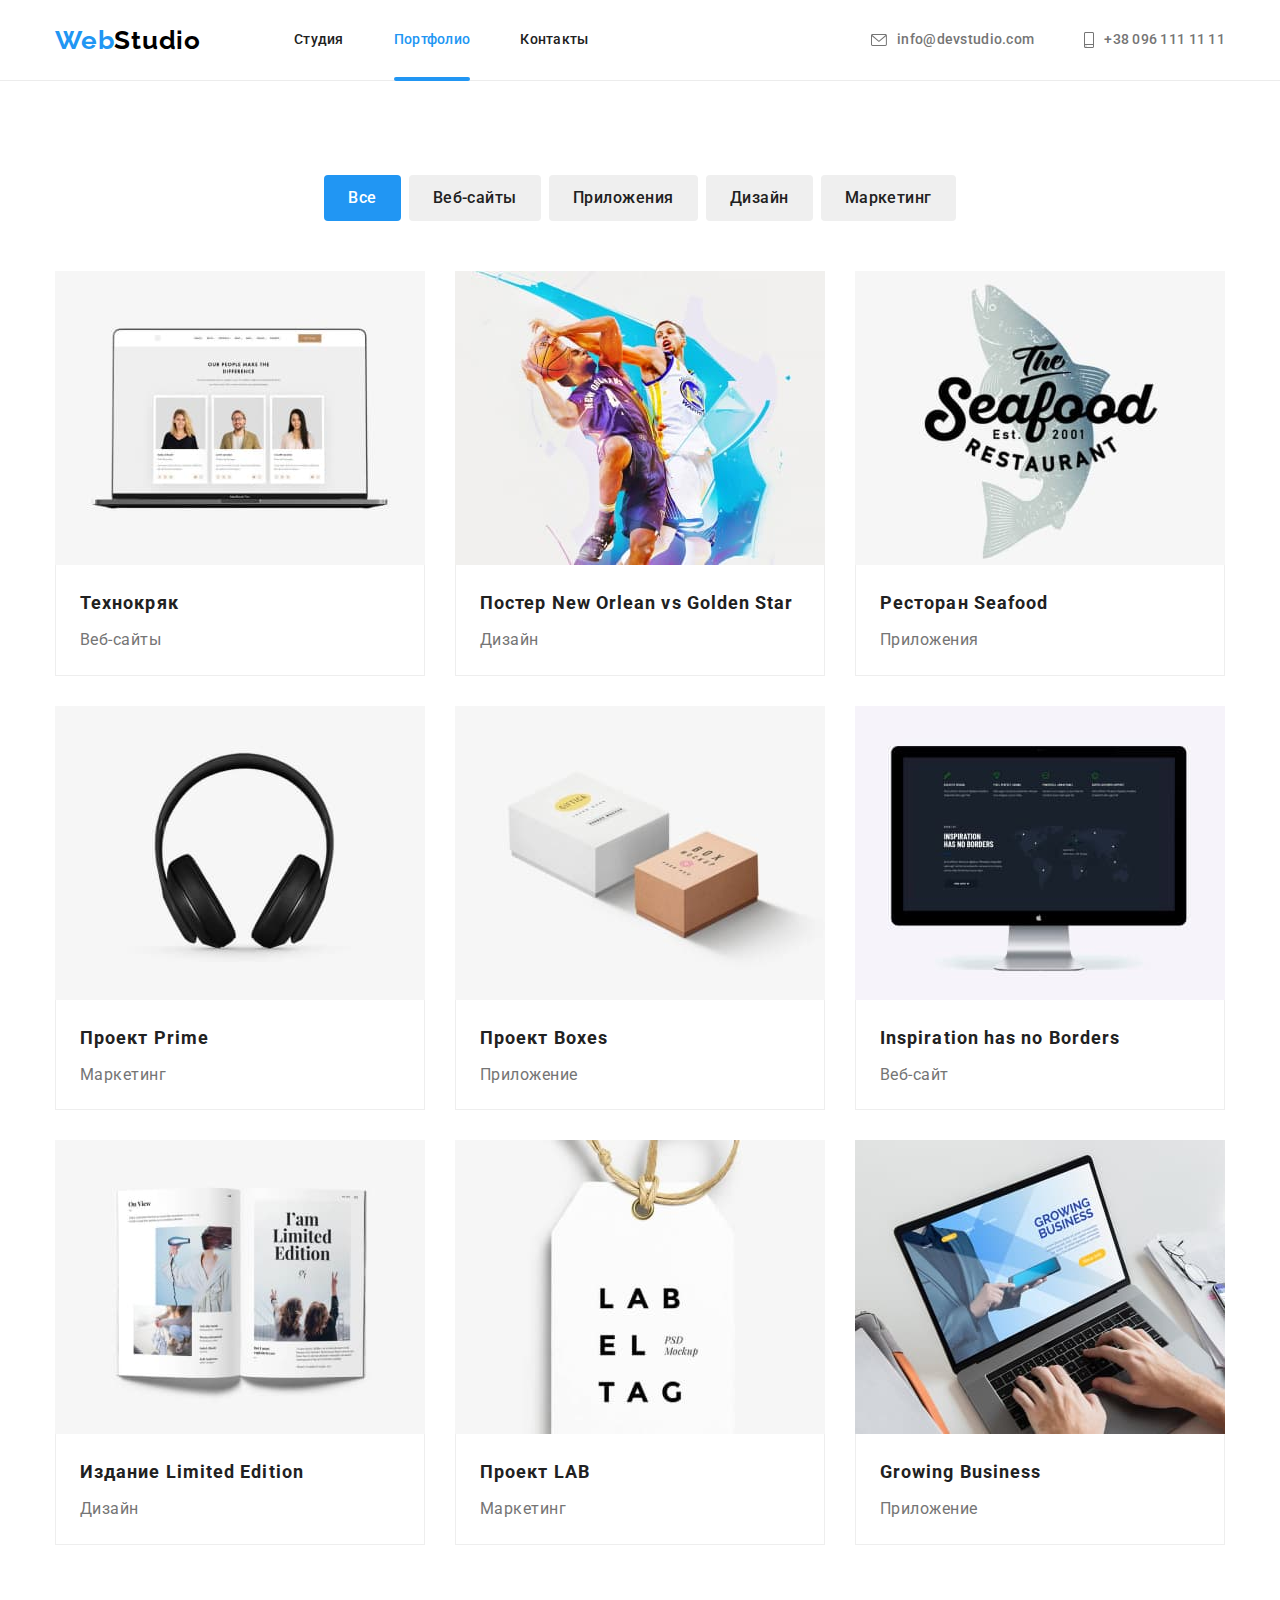
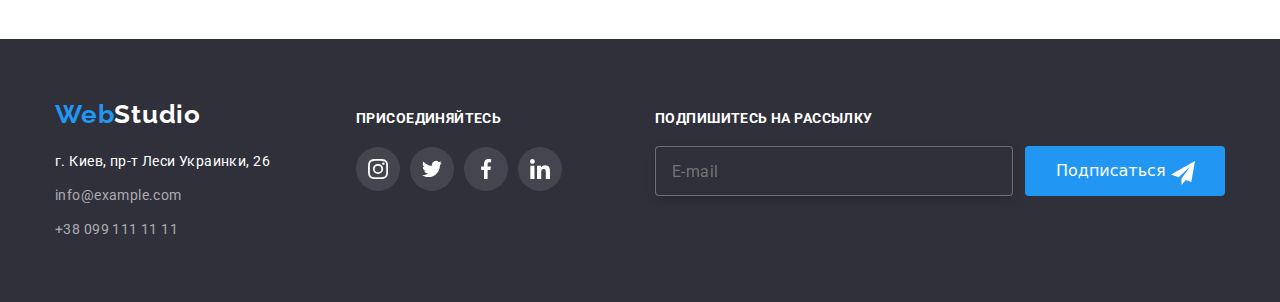
==== commit 91aa3e44: "дз 6 переделка" ====
--- a/portfolio.html
+++ b/portfolio.html
@@ -309,14 +309,14 @@
            
             <div class="mailing">
                 <p class="subscription">Подпишитесь на рассылку</p>
-                <form class="form-footer">
+                <form class="form-footer"  autocomplete="on">
                     <div class="mailing-form">
                         <label class="mail-label" for="mail"></label>
                       
-                        <input type="mail" class="mail-input" 
+                        <input type="email" class="mail-input" 
                          name="name"
                          id="mail"
-                         autocomplete="on"
+                         
                          placeholder="E-mail"
                         />
                         <button type="submit" class="airplane">Подписаться
--- a/css/styles.css
+++ b/css/styles.css
@@ -304,8 +304,8 @@
   top: 50%;
   left: 50%;
   background: var(--hero-text-color);
-  min-width: 528px;
-  min-height: 581px;
+  max-width: 528px;
+  max-height: 581px;
 
   transform: translate(-50%, -50%) scale(1);
 
@@ -330,18 +330,20 @@
  border-radius: 50%;
  border: 1px solid rgba(0, 0, 0, 0.1);
  cursor: pointer;
- 
-}
-
-button.icon-box:hover,
-.icon-close-black:focus{
- color: tomato;
+ transition:  border 250ms cubic-bezier(0.4, 0, 0.2, 1), fill 250ms cubic-bezier(0.4, 0, 0.2, 1) ;
+}
+
+.icon-box:hover,
+.icon-box:focus{
+  fill: var(--accent-color);
+ 
 }
 
 .icon-close{
+  display: block;
   width: 18px;
   height: 18px;
-  color: var(--primary-text-color);
+ 
 }
 
 
@@ -371,13 +373,29 @@
   margin-bottom: 4px;
 }
 
+.field-name:focus-within .icon-person{
+  fill: var(--accent-color);
+}
+
+
+
+
+
+
+
+
 .icon-person{
+
   position: absolute;
   left: 12px;
   top: 29px;
  
   width: 18px;
   height: 18px;
+  transition: fill 250ms cubic-bezier(0.4, 0, 0.2, 1);
+}
+.icon-person:focus{
+  fill: var(--accent-color);
 }
 
 .field-tel{
@@ -398,6 +416,9 @@
  letter-spacing: 0.01em;
  color: var(--feature-text-color);
 }
+
+
+
 .icon-phone{
   position: absolute;
   left: 12px;
@@ -405,7 +426,17 @@
  
   width: 18px;
   height: 18px;
-}
+  transition: fill 250ms cubic-bezier(0.4, 0, 0.2, 1);
+}
+
+.icon-phone:focus{
+  fill: var(--accent-color);
+}
+
+.field-tel:focus-within .icon-phone{
+  fill: var(--accent-color);
+}
+
 .field-email{ 
   position: relative;
   display: flex;
@@ -423,16 +454,23 @@
 
 .field-email label{
   margin-bottom: 4px;
- 
  }
 
 .icon-email{
   position: absolute;
   left: 12px;
   top: 29px;
- 
   width: 18px;
   height: 18px;
+  transition: fill 250ms cubic-bezier(0.4, 0, 0.2, 1);
+}
+
+.icon-email:focus{
+  fill: var(--accent-color);
+}
+
+.field-email:focus-within .icon-email{
+  fill: var(--accent-color);
 }
 
 .field-comment{
@@ -442,40 +480,51 @@
 }
 
 .comment{
-
+  font-family: Roboto;
+  font-style: normal;
+  font-weight: normal;
  font-size: 12px;
  line-height: 1.16;
  letter-spacing: 0.01em;
  color: var(--feature-text-color);
+
+
 }
 
 .comment-text{
+  position: relative;
   height: 120px;
   width: 100%;
-  color: rgba(117, 117, 117, 0.5);
   border: 1px solid rgba(33, 33, 33, 0.2);
   box-sizing: border-box;
   border-radius: 4px;
   resize: none;
- 
-}
+ cursor: pointer;
+ 
+ transition:  border 250ms cubic-bezier(0.4, 0, 0.2, 1);
+}
+
+.comment-text:focus{ 
+  border: 1px solid var(--accent-color);
+  outline:none;
+
+}
+
 .field-comment textarea {
   font-family: Roboto;
-  font-size: 12px;
-  line-height: 1.16;
+  font-size: 14px;
+  line-height: 1.14;
   letter-spacing: 0.01em;
   padding: 12px 16px;
- 
+ color: rgba(117, 117, 117, 0.5);
 }
 
 .field-comment label{
   margin-bottom: 4px;
+  
  }
 
-.field-checkbox{
-  display: flex;
-  flex-direction: column;
-}
+ 
 
 
 .form-label{
@@ -486,42 +535,73 @@
 }
 
 .form-input{
+  position: relative;
   height: 40px;
   width: 100%;
  border: 1px solid rgba(33, 33, 33, 0.2);
  box-sizing: border-box;
  border-radius: 4px;
-}
-
+ cursor: pointer;
+ padding-left: 42px;
+ transition:  border 250ms cubic-bezier(0.4, 0, 0.2, 1);
+}
+
+
+.form-input:focus{
+  border: 1px solid var(--accent-color);
+  outline:none;
+}
 .policy {
-
+ display: flex;
+  flex-direction: column;
   position: relative;
   font-family: Roboto;
- font-style: normal;
- font-weight: normal;
+  align-items: center;
+ justify-content: center;
  font-size: 14px;
  line-height: 1.71;
  
  letter-spacing: 0.03em;
  color: var(--feature-text-color);
  margin-bottom: 30px;
-padding-left: 36px;
-padding-right: 11px;
+ padding-left: 12px;
+
 
 }
 .policy-link{
   color: var(--accent-color);
 
 }
-.icon-Vector-1{
+
+
+
+
+.icon{
+ width: 16px;
+ height: 15px;
+ display: inline-block;
+ margin-right: 7px;
+ border: 2px solid var(--title-text-color);
+ border-radius: 4px;
+ transition: background-color 250ms cubic-bezier(0.4, 0, 0.2, 1);
+}
+.checkbox:checked + .icon{
+  background-color: var(--accent-color);
+  background-image: url(../images/full-chek.svg);
+  background-size: contain;
+  background-origin: border-box;
+  border-color: var(--accent-color);
+}
+
+.icon-Vector-2{
   position: absolute;
  width: 16px;
  height: 15px;
- left: 12px;
+ left: 6px;
  top: 3px;
+ opacity: 0;
 }
 .send{
- 
  cursor: pointer;
  display:inline-block;
  align-items: center;
@@ -552,19 +632,15 @@
  padding-bottom: 94px;
 }
 
-
-
 .section-list{
   display: flex;
   padding-top: 0;
   padding-bottom: 0;
 }
 
-
 .one:not(:last-child) {
   margin-right: 30px;
 }
-
 
 .five{
   display: flex;
@@ -578,9 +654,7 @@
 }
 
 .section-title{
- 
   margin-bottom: 10px;
-
   color: var(--title-text-color) ;
   font-family: Roboto;
   font-weight: bold;
@@ -590,7 +664,6 @@
   text-transform: uppercase;
 } 
 
-
 .section-feature{
  margin-top: 0;
  margin-bottom: 0;
@@ -601,7 +674,6 @@
  letter-spacing: 0.03em;
  width: 270px;
 }
-
 
 .section-list{
   list-style: none;
@@ -617,10 +689,8 @@
   display: block;
   margin-top: 0;
   margin-bottom: 50px;
-
   color: var(--title-text-color);
   font-family: Roboto;
-
   font-weight: bold;  font-size: 36px;
   line-height: 1.16;
   text-align: center;
@@ -637,9 +707,11 @@
   margin-left: 0;
   margin-right: 30px;
 }
+
 .photo:last-child{ 
  margin-right: 0;
 }
+
 .photo-box{
   position: absolute;
   display: flex;
@@ -648,12 +720,10 @@
   bottom: 0;
   width: 370px;
   height: 70px;
-
   background: rgba(47, 48, 58, 0.8);
 }
 
 .photo-text{
- 
   font-family: Roboto;
  font-style: normal;
  font-weight: bold;
@@ -663,10 +733,6 @@
  letter-spacing: 0.03em;
  text-transform: uppercase;
  color: var(--hero-text-color);
-
-
-
-
 }
 
 .the-best{
@@ -680,7 +746,6 @@
 
 
 .team{
- 
  margin-bottom: 50px;
  color: var(--title-text-color);
  background: var(--fon-text-color);
@@ -694,8 +759,8 @@
 
 .people{
   padding: 30px 32px;
- 
-}
+}
+
 .team-list{
  margin-top: 0;
  margin-bottom: 10px;
@@ -707,6 +772,7 @@
  text-align: center;
  letter-spacing: 0.03em;
 }
+
 .profession{
  color: var(--feature-text-color);
  font-family: Roboto;
@@ -716,11 +782,13 @@
  text-align: center;
  letter-spacing: 0.03em;
 }
+
 .team-professionals-list{
   display: flex;
   background: var(--fon-text-color);
   list-style: none;
 }
+
 .social{
   display:flex ;
   list-style: none;
@@ -730,10 +798,8 @@
 .social-link{
   position: relative;
   display: flex;
- 
   align-items: center;
   justify-content: center;
- 
   border: none;
   padding: 0;
  width: 44px;
@@ -743,9 +809,11 @@
  background-color: rgba(255, 255, 255, 0.1);
  transition: background-color 250ms cubic-bezier(0.4, 0, 0.2, 1), fill 250ms cubic-bezier(0.4, 0, 0.2, 1)
 } 
+
 .social-item{
   margin-right: 10px;
 }
+
 .social-item:last-child{
   margin-right: 0;
 }
@@ -754,19 +822,19 @@
   width: 20px;
   height: 20px;
 }
+
 .social-link:hover{
   cursor: pointer;
 background-color: var(--button-text-color);
 fill: var(--hero-text-color);
 }
+
 .social-link:focus{
  cursor: pointer;
  background-color: var(--button-text-color);
  fill: var(--hero-text-color);
 }
 
-
-
 .workers{
   background-color: var(--hero-text-color);
   box-shadow: 0px 1px 3px rgba(0, 0, 0, 0.12), 0px 1px 1px rgba(0, 0, 0, 0.14), 0px 2px 1px rgba(0, 0, 0, 0.2);
@@ -775,8 +843,8 @@
 
 .workers:not(:last-child) {
   margin-right: 30px;
- 
-}
+}
+
    /*--Клиенты--*/
   
 .clients{ 
@@ -797,7 +865,6 @@
 .clients-item{
   margin-left: 0;
   margin-right: 30px;
- 
   border-radius: 4px;
   width: 170px;
   height: 92px;
@@ -851,11 +918,9 @@
   background-color: var(--hero-text-color);
 }
 
-
 .clients-item{
   list-style: none;
 }
-
 
 .clients-link{
   display: flex; 
@@ -874,15 +939,11 @@
 
 
 
-
-
-
 /*-- Подвал--*/
 
 .footer-link{
   display: block;
   margin-bottom: 20px;
- 
  color: var(--hero-text-color);
  font-family: Raleway;
  font-weight: bold;
@@ -890,6 +951,7 @@
  line-height: 1.19;
  letter-spacing: 0.03em;
 }
+
 .footer-link{
   text-decoration: none;
 }
@@ -907,12 +969,15 @@
     /* Адрес сайта */
 
 .rots{ 
+
   padding-top: 60px;
   padding-bottom: 60px;
   background-color: var(--box-text-color);
  
 }
-
+.destination{
+  width: 231px;
+}
 .address-street{
  color:  var(--hero-text-color);
  font-family: Roboto;
@@ -958,6 +1023,7 @@
 .footer-container{
   display: flex;
   align-items: baseline;
+ width: 1200px;
 }
 .join-container{
   width: 206px;
@@ -1028,11 +1094,14 @@
 
 .mailing{
 
-  width: 571px;
-  height: 85px;
-  margin-left: 92px;
+ 
+  width: 570px;
+  height: 86px;
+  margin-left: 93px;
+
   
 }
+
 
 .mailing-form{
   display: flex;
@@ -1080,7 +1149,7 @@
  background: var(--accent-color);
  border-radius: 4px;
  color: var(--hero-text-color);
- margin-left: 10px;
+ margin-left: 12px;
  cursor: pointer;
  border-color: transparent;
  transition:  box-shadow 250ms cubic-bezier(0.4, 0, 0.2, 1);
